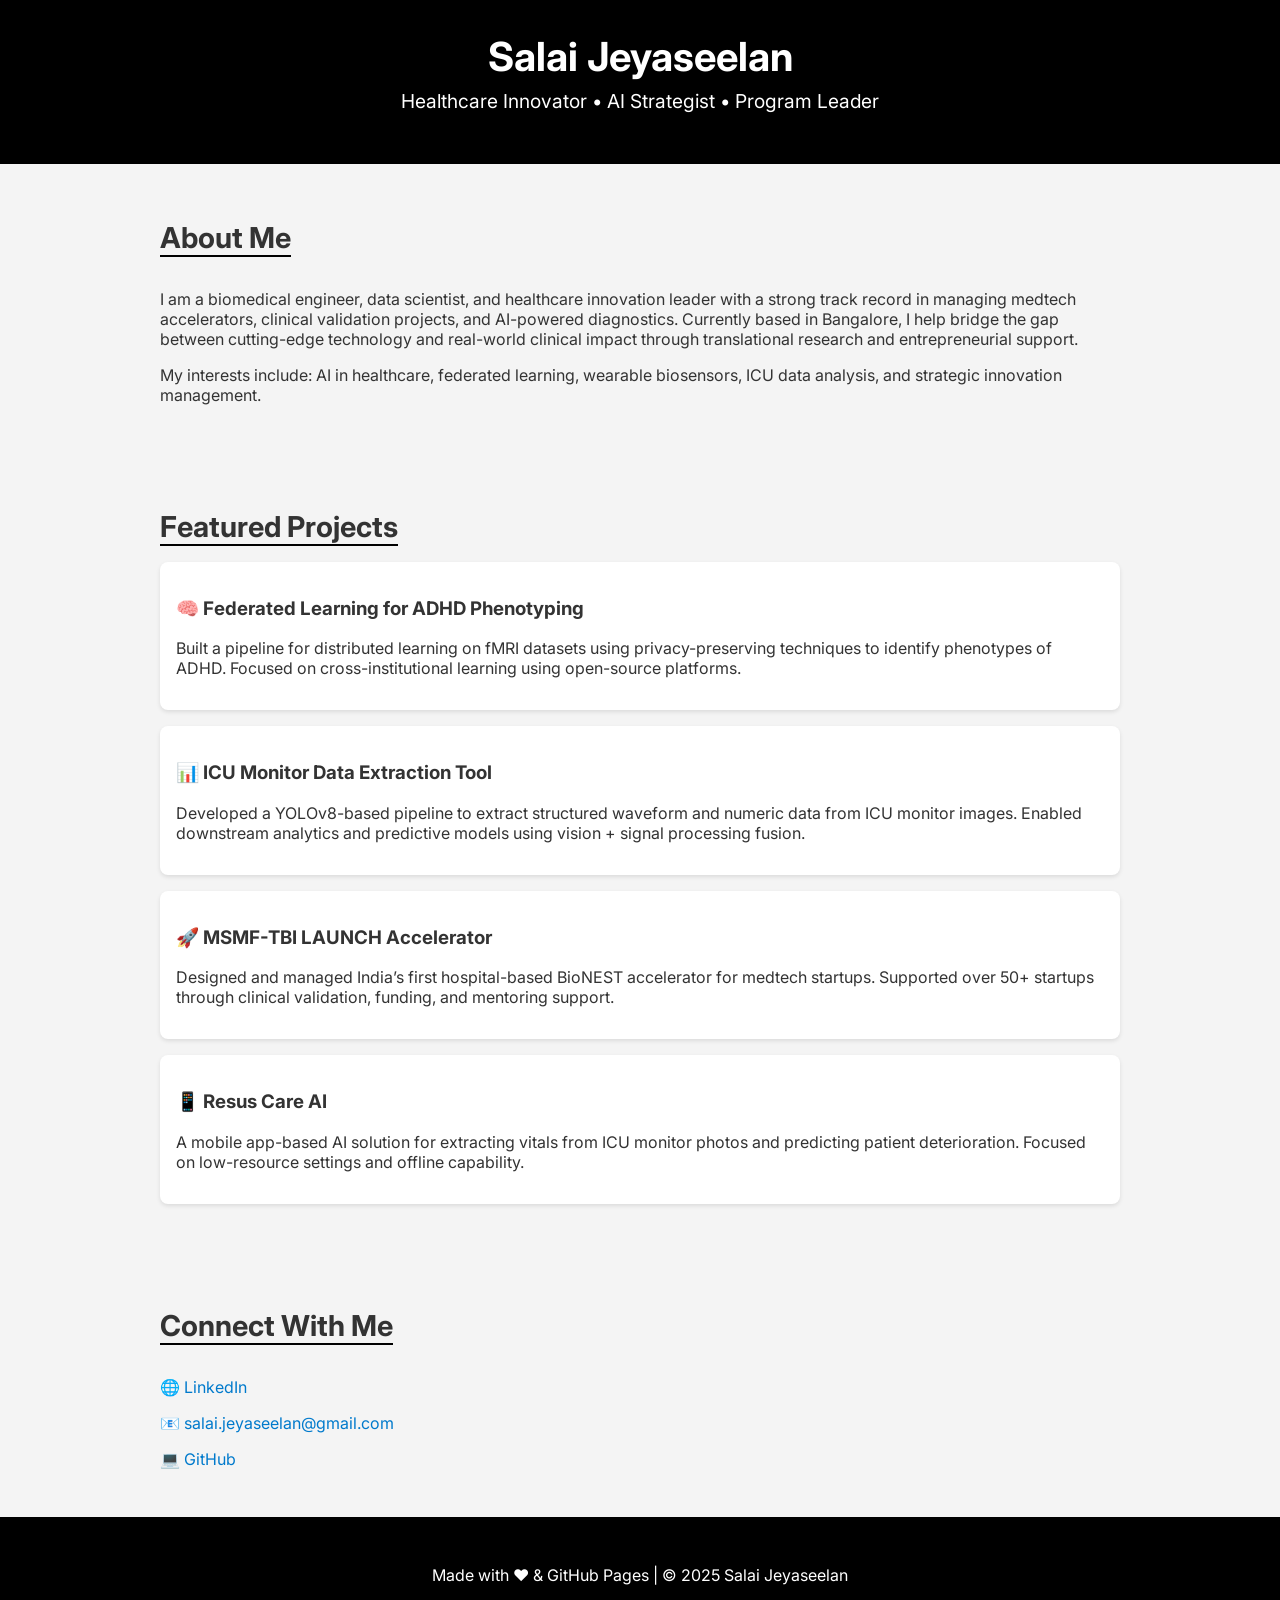
==== index.html @ 9fca2090 "Create index.html" ====
<!DOCTYPE html>
<html lang="en">
<head>
  <meta charset="UTF-8" />
  <meta name="viewport" content="width=device-width, initial-scale=1.0"/>
  <title>Salai Jeyaseelan | Healthcare Innovation Leader</title>
  <link rel="stylesheet" href="https://fonts.googleapis.com/css2?family=Inter:wght@400;700&display=swap">
  <style>
    body {
      font-family: 'Inter', sans-serif;
      margin: 0;
      background: #f4f4f4;
      color: #333;
    }
    header {
      background: #000;
      color: white;
      padding: 2rem;
      text-align: center;
    }
    header h1 {
      margin: 0;
      font-size: 2.5rem;
    }
    header p {
      font-size: 1.2rem;
      margin-top: 0.5rem;
    }
    section {
      max-width: 960px;
      margin: auto;
      padding: 2rem 1rem;
    }
    .section-title {
      font-size: 1.8rem;
      margin-bottom: 1rem;
      border-bottom: 2px solid #000;
      display: inline-block;
    }
    .project {
      background: white;
      padding: 1rem;
      margin-bottom: 1rem;
      border-radius: 8px;
      box-shadow: 0 2px 4px rgba(0,0,0,0.1);
    }
    footer {
      text-align: center;
      padding: 2rem;
      background: #000;
      color: white;
    }
    a {
      color: #007acc;
      text-decoration: none;
    }
    a:hover {
      text-decoration: underline;
    }
  </style>
</head>
<body>
  <header>
    <h1>Salai Jeyaseelan</h1>
    <p>Healthcare Innovator • AI Strategist • Program Leader</p>
  </header>

  <section>
    <h2 class="section-title">About Me</h2>
    <p>
      I am a biomedical engineer, data scientist, and healthcare innovation leader with a strong track record in managing medtech accelerators, clinical validation projects, and AI-powered diagnostics. 
      Currently based in Bangalore, I help bridge the gap between cutting-edge technology and real-world clinical impact through translational research and entrepreneurial support.
    </p>
    <p>
      My interests include: AI in healthcare, federated learning, wearable biosensors, ICU data analysis, and strategic innovation management.
    </p>
  </section>

  <section>
    <h2 class="section-title">Featured Projects</h2>
    
    <div class="project">
      <h3>🧠 Federated Learning for ADHD Phenotyping</h3>
      <p>
        Built a pipeline for distributed learning on fMRI datasets using privacy-preserving techniques to identify phenotypes of ADHD. Focused on cross-institutional learning using open-source platforms.
      </p>
    </div>

    <div class="project">
      <h3>📊 ICU Monitor Data Extraction Tool</h3>
      <p>
        Developed a YOLOv8-based pipeline to extract structured waveform and numeric data from ICU monitor images. Enabled downstream analytics and predictive models using vision + signal processing fusion.
      </p>
    </div>

    <div class="project">
      <h3>🚀 MSMF-TBI LAUNCH Accelerator</h3>
      <p>
        Designed and managed India’s first hospital-based BioNEST accelerator for medtech startups. Supported over 50+ startups through clinical validation, funding, and mentoring support.
      </p>
    </div>

    <div class="project">
      <h3>📱 Resus Care AI</h3>
      <p>
        A mobile app-based AI solution for extracting vitals from ICU monitor photos and predicting patient deterioration. Focused on low-resource settings and offline capability.
      </p>
    </div>

  </section>

  <section>
    <h2 class="section-title">Connect With Me</h2>
    <p>🌐 <a href="https://www.linkedin.com/in/salaijeyaseelan" target="_blank">LinkedIn</a></p>
    <p>📧 <a href="mailto:salai.jeyaseelan@gmail.com">salai.jeyaseelan@gmail.com</a></p>
    <p>💻 <a href="https://github.com/salaijeyaseelan" target="_blank">GitHub</a></p>
  </section>

  <footer>
    <p>Made with ❤️ & GitHub Pages | © 2025 Salai Jeyaseelan</p>
  </footer>
</body>
</html>
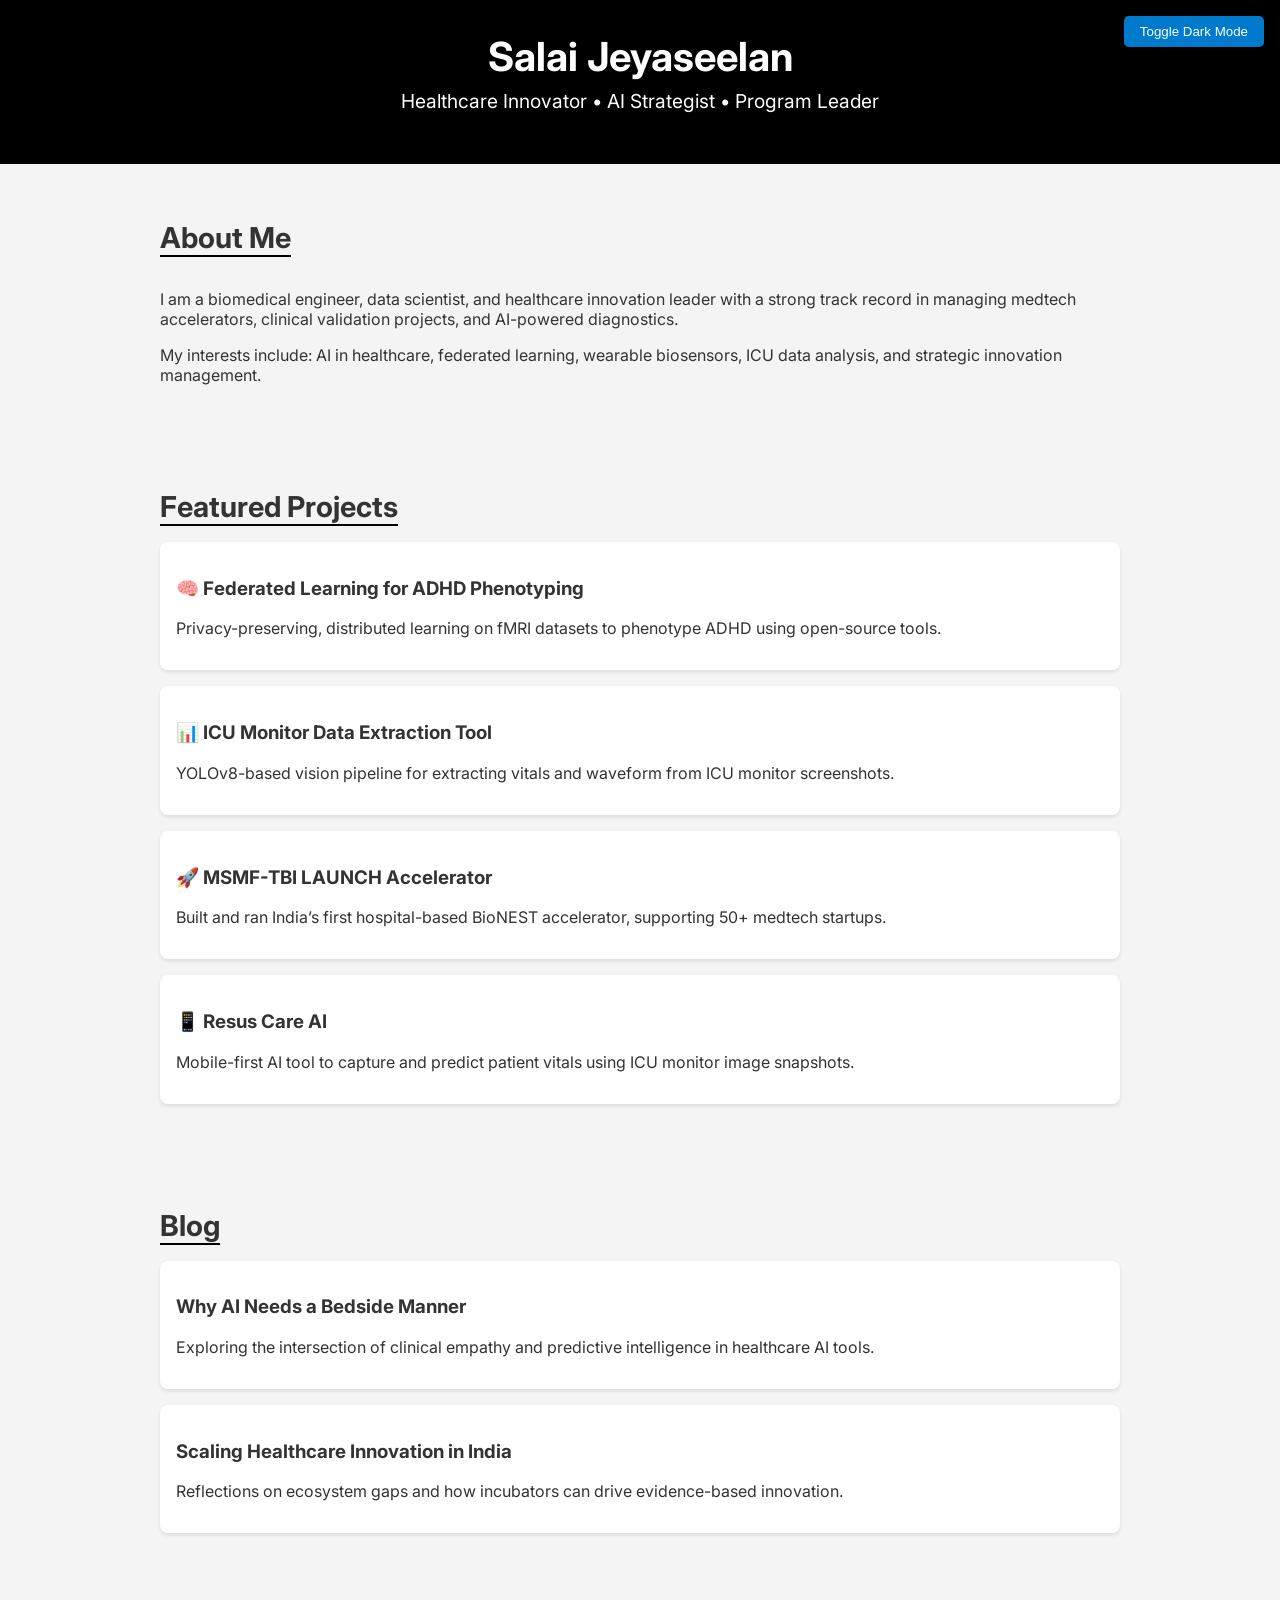
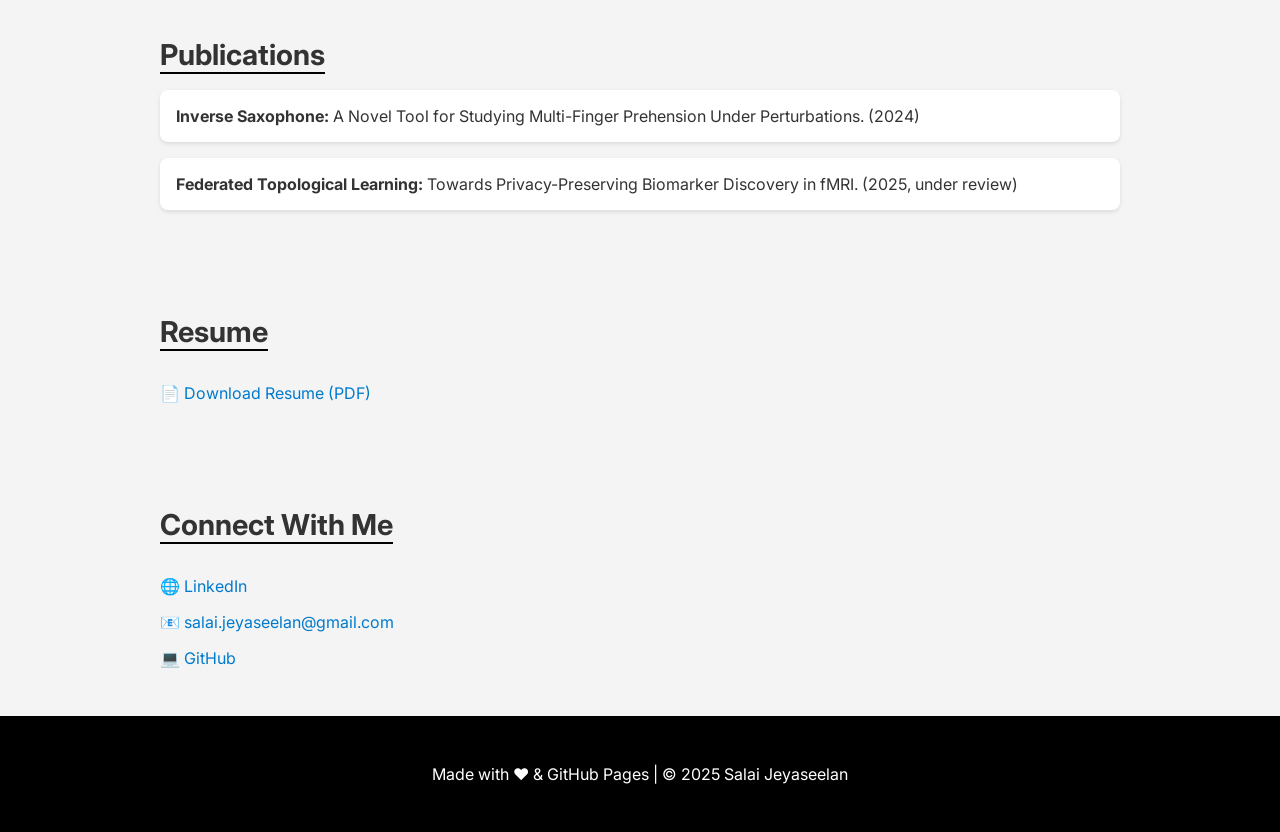
==== commit 401b2a4a: "Update index.html" ====
--- a/index.html
+++ b/index.html
@@ -5,111 +5,142 @@
   <meta name="viewport" content="width=device-width, initial-scale=1.0"/>
   <title>Salai Jeyaseelan | Healthcare Innovation Leader</title>
   <link rel="stylesheet" href="https://fonts.googleapis.com/css2?family=Inter:wght@400;700&display=swap">
+  <link rel="stylesheet" href="https://unpkg.com/aos@2.3.1/dist/aos.css" />
   <style>
+    :root {
+      --bg-light: #f4f4f4;
+      --bg-dark: #121212;
+      --text-light: #333;
+      --text-dark: #eee;
+      --primary: #007acc;
+    }
+
     body {
       font-family: 'Inter', sans-serif;
       margin: 0;
-      background: #f4f4f4;
-      color: #333;
+      background-color: var(--bg-light);
+      color: var(--text-light);
+      transition: background 0.5s, color 0.5s;
     }
+
+    body.dark-mode {
+      background-color: var(--bg-dark);
+      color: var(--text-dark);
+    }
+
     header {
       background: #000;
       color: white;
       padding: 2rem;
       text-align: center;
     }
+
     header h1 {
       margin: 0;
       font-size: 2.5rem;
     }
+
     header p {
       font-size: 1.2rem;
       margin-top: 0.5rem;
     }
+
     section {
       max-width: 960px;
       margin: auto;
       padding: 2rem 1rem;
     }
+
     .section-title {
       font-size: 1.8rem;
       margin-bottom: 1rem;
       border-bottom: 2px solid #000;
       display: inline-block;
     }
-    .project {
+
+    .project, .blog-post, .pub-entry {
       background: white;
       padding: 1rem;
       margin-bottom: 1rem;
       border-radius: 8px;
       box-shadow: 0 2px 4px rgba(0,0,0,0.1);
     }
+
+    body.dark-mode .project, body.dark-mode .blog-post, body.dark-mode .pub-entry {
+      background: #1e1e1e;
+      box-shadow: 0 2px 4px rgba(255,255,255,0.05);
+    }
+
     footer {
       text-align: center;
       padding: 2rem;
       background: #000;
       color: white;
     }
+
     a {
-      color: #007acc;
+      color: var(--primary);
       text-decoration: none;
     }
+
     a:hover {
       text-decoration: underline;
+    }
+
+    .toggle-button {
+      position: fixed;
+      top: 1rem;
+      right: 1rem;
+      padding: 0.5rem 1rem;
+      background: #007acc;
+      color: white;
+      border: none;
+      border-radius: 5px;
+      cursor: pointer;
+      z-index: 999;
     }
   </style>
 </head>
 <body>
+  <button class="toggle-button" onclick="toggleDarkMode()">Toggle Dark Mode</button>
+
   <header>
     <h1>Salai Jeyaseelan</h1>
     <p>Healthcare Innovator • AI Strategist • Program Leader</p>
   </header>
 
-  <section>
+  <section data-aos="fade-up">
     <h2 class="section-title">About Me</h2>
-    <p>
-      I am a biomedical engineer, data scientist, and healthcare innovation leader with a strong track record in managing medtech accelerators, clinical validation projects, and AI-powered diagnostics. 
-      Currently based in Bangalore, I help bridge the gap between cutting-edge technology and real-world clinical impact through translational research and entrepreneurial support.
-    </p>
-    <p>
-      My interests include: AI in healthcare, federated learning, wearable biosensors, ICU data analysis, and strategic innovation management.
-    </p>
+    <p>I am a biomedical engineer, data scientist, and healthcare innovation leader with a strong track record in managing medtech accelerators, clinical validation projects, and AI-powered diagnostics.</p>
+    <p>My interests include: AI in healthcare, federated learning, wearable biosensors, ICU data analysis, and strategic innovation management.</p>
   </section>
 
-  <section>
+  <section data-aos="fade-up">
     <h2 class="section-title">Featured Projects</h2>
-    
-    <div class="project">
-      <h3>🧠 Federated Learning for ADHD Phenotyping</h3>
-      <p>
-        Built a pipeline for distributed learning on fMRI datasets using privacy-preserving techniques to identify phenotypes of ADHD. Focused on cross-institutional learning using open-source platforms.
-      </p>
-    </div>
-
-    <div class="project">
-      <h3>📊 ICU Monitor Data Extraction Tool</h3>
-      <p>
-        Developed a YOLOv8-based pipeline to extract structured waveform and numeric data from ICU monitor images. Enabled downstream analytics and predictive models using vision + signal processing fusion.
-      </p>
-    </div>
-
-    <div class="project">
-      <h3>🚀 MSMF-TBI LAUNCH Accelerator</h3>
-      <p>
-        Designed and managed India’s first hospital-based BioNEST accelerator for medtech startups. Supported over 50+ startups through clinical validation, funding, and mentoring support.
-      </p>
-    </div>
-
-    <div class="project">
-      <h3>📱 Resus Care AI</h3>
-      <p>
-        A mobile app-based AI solution for extracting vitals from ICU monitor photos and predicting patient deterioration. Focused on low-resource settings and offline capability.
-      </p>
-    </div>
-
+    <div class="project"><h3>🧠 Federated Learning for ADHD Phenotyping</h3><p>Privacy-preserving, distributed learning on fMRI datasets to phenotype ADHD using open-source tools.</p></div>
+    <div class="project"><h3>📊 ICU Monitor Data Extraction Tool</h3><p>YOLOv8-based vision pipeline for extracting vitals and waveform from ICU monitor screenshots.</p></div>
+    <div class="project"><h3>🚀 MSMF-TBI LAUNCH Accelerator</h3><p>Built and ran India’s first hospital-based BioNEST accelerator, supporting 50+ medtech startups.</p></div>
+    <div class="project"><h3>📱 Resus Care AI</h3><p>Mobile-first AI tool to capture and predict patient vitals using ICU monitor image snapshots.</p></div>
   </section>
 
-  <section>
+  <section data-aos="fade-up">
+    <h2 class="section-title">Blog</h2>
+    <div class="blog-post"><h3>Why AI Needs a Bedside Manner</h3><p>Exploring the intersection of clinical empathy and predictive intelligence in healthcare AI tools.</p></div>
+    <div class="blog-post"><h3>Scaling Healthcare Innovation in India</h3><p>Reflections on ecosystem gaps and how incubators can drive evidence-based innovation.</p></div>
+  </section>
+
+  <section data-aos="fade-up">
+    <h2 class="section-title">Publications</h2>
+    <div class="pub-entry"><strong>Inverse Saxophone:</strong> A Novel Tool for Studying Multi-Finger Prehension Under Perturbations. (2024)</div>
+    <div class="pub-entry"><strong>Federated Topological Learning:</strong> Towards Privacy-Preserving Biomarker Discovery in fMRI. (2025, under review)</div>
+  </section>
+
+  <section data-aos="fade-up">
+    <h2 class="section-title">Resume</h2>
+    <p>📄 <a href="Salai_Jeyaseelan_Resume.pdf" target="_blank">Download Resume (PDF)</a></p>
+  </section>
+
+  <section data-aos="fade-up">
     <h2 class="section-title">Connect With Me</h2>
     <p>🌐 <a href="https://www.linkedin.com/in/salaijeyaseelan" target="_blank">LinkedIn</a></p>
     <p>📧 <a href="mailto:salai.jeyaseelan@gmail.com">salai.jeyaseelan@gmail.com</a></p>
@@ -119,5 +150,14 @@
   <footer>
     <p>Made with ❤️ & GitHub Pages | © 2025 Salai Jeyaseelan</p>
   </footer>
+
+  <script src="https://unpkg.com/aos@2.3.1/dist/aos.js"></script>
+  <script>
+    AOS.init();
+
+    function toggleDarkMode() {
+      document.body.classList.toggle("dark-mode");
+    }
+  </script>
 </body>
 </html>
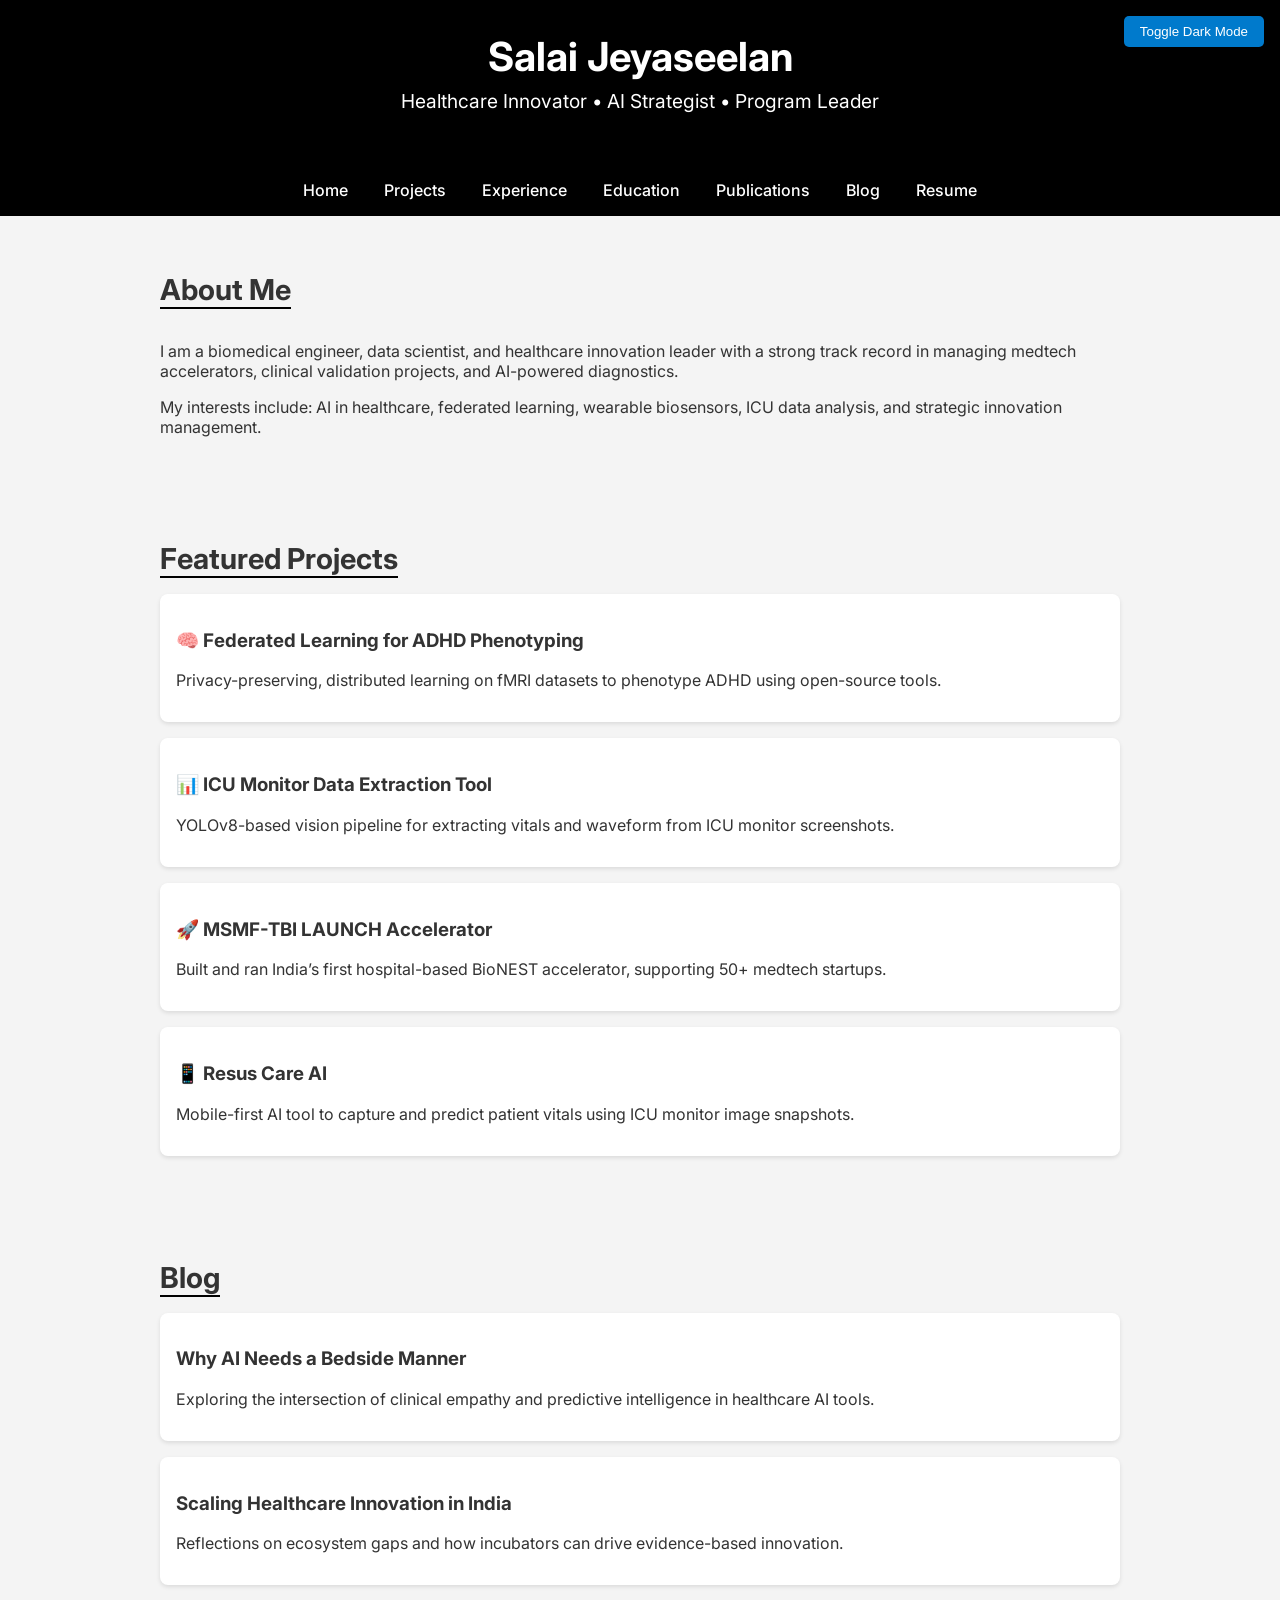
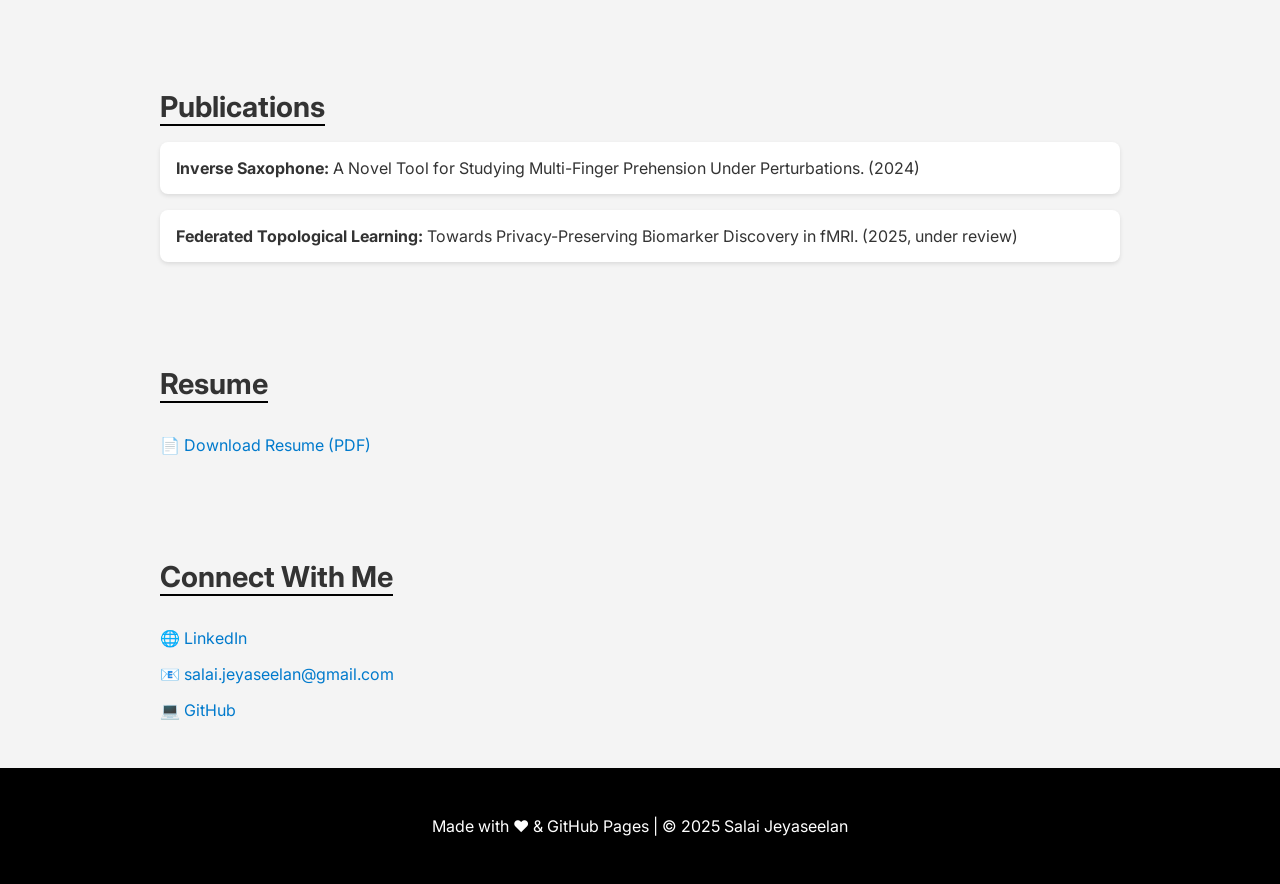
==== commit 6fd9a05e: "Update index.html" ====
--- a/index.html
+++ b/index.html
@@ -6,108 +6,25 @@
   <title>Salai Jeyaseelan | Healthcare Innovation Leader</title>
   <link rel="stylesheet" href="https://fonts.googleapis.com/css2?family=Inter:wght@400;700&display=swap">
   <link rel="stylesheet" href="https://unpkg.com/aos@2.3.1/dist/aos.css" />
-  <style>
-    :root {
-      --bg-light: #f4f4f4;
-      --bg-dark: #121212;
-      --text-light: #333;
-      --text-dark: #eee;
-      --primary: #007acc;
-    }
-
-    body {
-      font-family: 'Inter', sans-serif;
-      margin: 0;
-      background-color: var(--bg-light);
-      color: var(--text-light);
-      transition: background 0.5s, color 0.5s;
-    }
-
-    body.dark-mode {
-      background-color: var(--bg-dark);
-      color: var(--text-dark);
-    }
-
-    header {
-      background: #000;
-      color: white;
-      padding: 2rem;
-      text-align: center;
-    }
-
-    header h1 {
-      margin: 0;
-      font-size: 2.5rem;
-    }
-
-    header p {
-      font-size: 1.2rem;
-      margin-top: 0.5rem;
-    }
-
-    section {
-      max-width: 960px;
-      margin: auto;
-      padding: 2rem 1rem;
-    }
-
-    .section-title {
-      font-size: 1.8rem;
-      margin-bottom: 1rem;
-      border-bottom: 2px solid #000;
-      display: inline-block;
-    }
-
-    .project, .blog-post, .pub-entry {
-      background: white;
-      padding: 1rem;
-      margin-bottom: 1rem;
-      border-radius: 8px;
-      box-shadow: 0 2px 4px rgba(0,0,0,0.1);
-    }
-
-    body.dark-mode .project, body.dark-mode .blog-post, body.dark-mode .pub-entry {
-      background: #1e1e1e;
-      box-shadow: 0 2px 4px rgba(255,255,255,0.05);
-    }
-
-    footer {
-      text-align: center;
-      padding: 2rem;
-      background: #000;
-      color: white;
-    }
-
-    a {
-      color: var(--primary);
-      text-decoration: none;
-    }
-
-    a:hover {
-      text-decoration: underline;
-    }
-
-    .toggle-button {
-      position: fixed;
-      top: 1rem;
-      right: 1rem;
-      padding: 0.5rem 1rem;
-      background: #007acc;
-      color: white;
-      border: none;
-      border-radius: 5px;
-      cursor: pointer;
-      z-index: 999;
-    }
-  </style>
+  <link rel="stylesheet" href="assets/css/styles.css">
 </head>
 <body>
-  <button class="toggle-button" onclick="toggleDarkMode()">Toggle Dark Mode</button>
+  <button class="toggle-button">Toggle Dark Mode</button>
 
   <header>
     <h1>Salai Jeyaseelan</h1>
     <p>Healthcare Innovator • AI Strategist • Program Leader</p>
   </header>
+
+  <nav style="text-align:center; padding:1rem; background:#000;">
+    <a href="index.html" style="margin:0 1rem; color:white;">Home</a>
+    <a href="projects.html" style="margin:0 1rem; color:white;">Projects</a>
+    <a href="experience.html" style="margin:0 1rem; color:white;">Experience</a>
+    <a href="education.html" style="margin:0 1rem; color:white;">Education</a>
+    <a href="publications.html" style="margin:0 1rem; color:white;">Publications</a>
+    <a href="blog.html" style="margin:0 1rem; color:white;">Blog</a>
+    <a href="resume.html" style="margin:0 1rem; color:white;">Resume</a>
+  </nav>
 
   <section data-aos="fade-up">
     <h2 class="section-title">About Me</h2>
@@ -152,12 +69,6 @@
   </footer>
 
   <script src="https://unpkg.com/aos@2.3.1/dist/aos.js"></script>
-  <script>
-    AOS.init();
-
-    function toggleDarkMode() {
-      document.body.classList.toggle("dark-mode");
-    }
-  </script>
+  <script src="assets/js/script.js"></script>
 </body>
 </html>
--- a/assets/css/styles.css
+++ b/assets/css/styles.css
@@ -0,0 +1,104 @@
+:root {
+  --bg-light: #f4f4f4;
+  --bg-dark: #121212;
+  --text-light: #333;
+  --text-dark: #eee;
+  --primary: #007acc;
+}
+
+body {
+  font-family: 'Inter', sans-serif;
+  margin: 0;
+  background-color: var(--bg-light);
+  color: var(--text-light);
+  transition: background 0.5s, color 0.5s;
+}
+
+body.dark-mode {
+  background-color: var(--bg-dark);
+  color: var(--text-dark);
+}
+
+header {
+  background: #000;
+  color: white;
+  padding: 2rem;
+  text-align: center;
+}
+
+header h1 {
+  margin: 0;
+  font-size: 2.5rem;
+}
+
+header p {
+  font-size: 1.2rem;
+  margin-top: 0.5rem;
+}
+
+nav a {
+  text-decoration: none;
+  font-weight: 500;
+  font-size: 1rem;
+}
+
+section {
+  max-width: 960px;
+  margin: auto;
+  padding: 2rem 1rem;
+}
+
+.section-title {
+  font-size: 1.8rem;
+  margin-bottom: 1rem;
+  border-bottom: 2px solid #000;
+  display: inline-block;
+}
+
+.project, .blog-post, .pub-entry {
+  background: white;
+  padding: 1rem;
+  margin-bottom: 1rem;
+  border-radius: 8px;
+  box-shadow: 0 2px 4px rgba(0,0,0,0.1);
+}
+
+body.dark-mode .project,
+body.dark-mode .blog-post,
+body.dark-mode .pub-entry {
+  background: #1e1e1e;
+  box-shadow: 0 2px 4px rgba(255,255,255,0.05);
+}
+
+ul {
+  padding-left: 1.5rem;
+}
+
+footer {
+  text-align: center;
+  padding: 2rem;
+  background: #000;
+  color: white;
+}
+
+a {
+  color: var(--primary);
+  text-decoration: none;
+}
+
+a:hover {
+  text-decoration: underline;
+}
+
+.toggle-button {
+  position: fixed;
+  top: 1rem;
+  right: 1rem;
+  padding: 0.5rem 1rem;
+  background: #007acc;
+  color: white;
+  border: none;
+  border-radius: 5px;
+  cursor: pointer;
+  z-index: 999;
+}
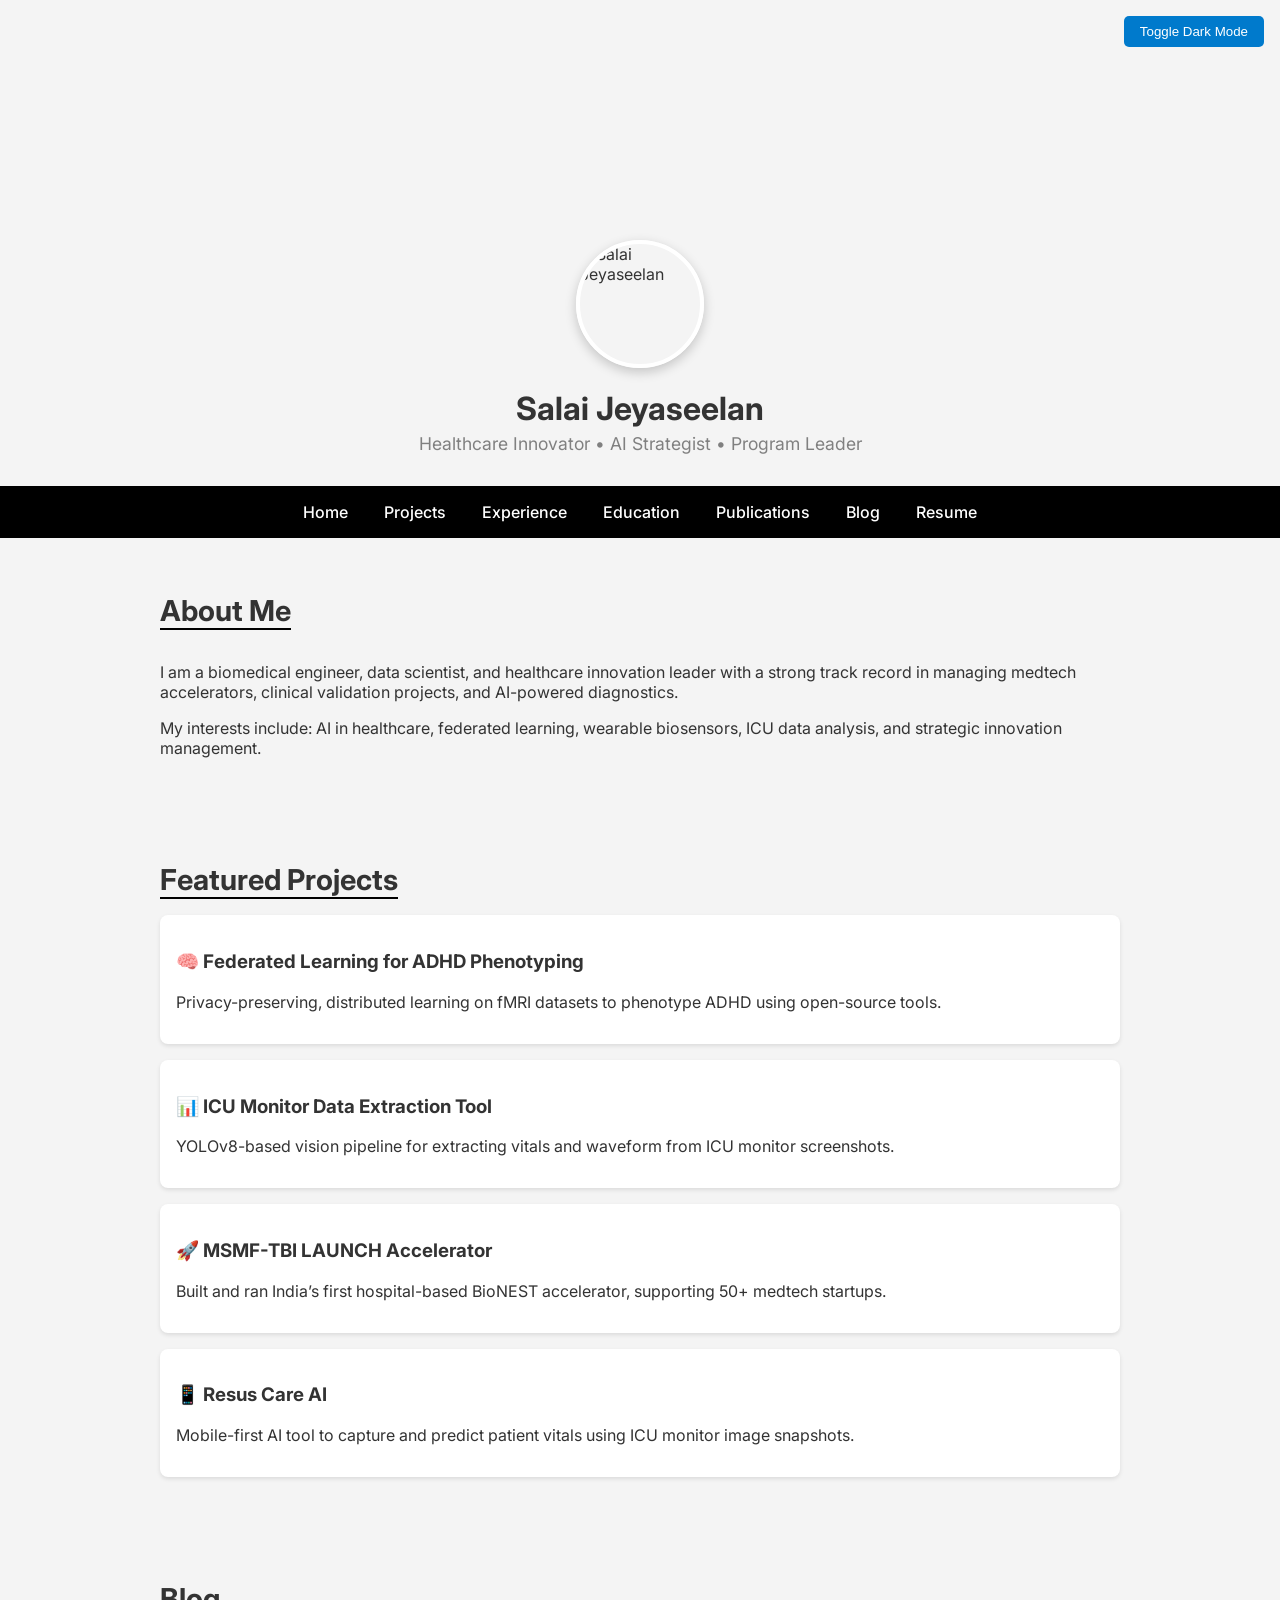
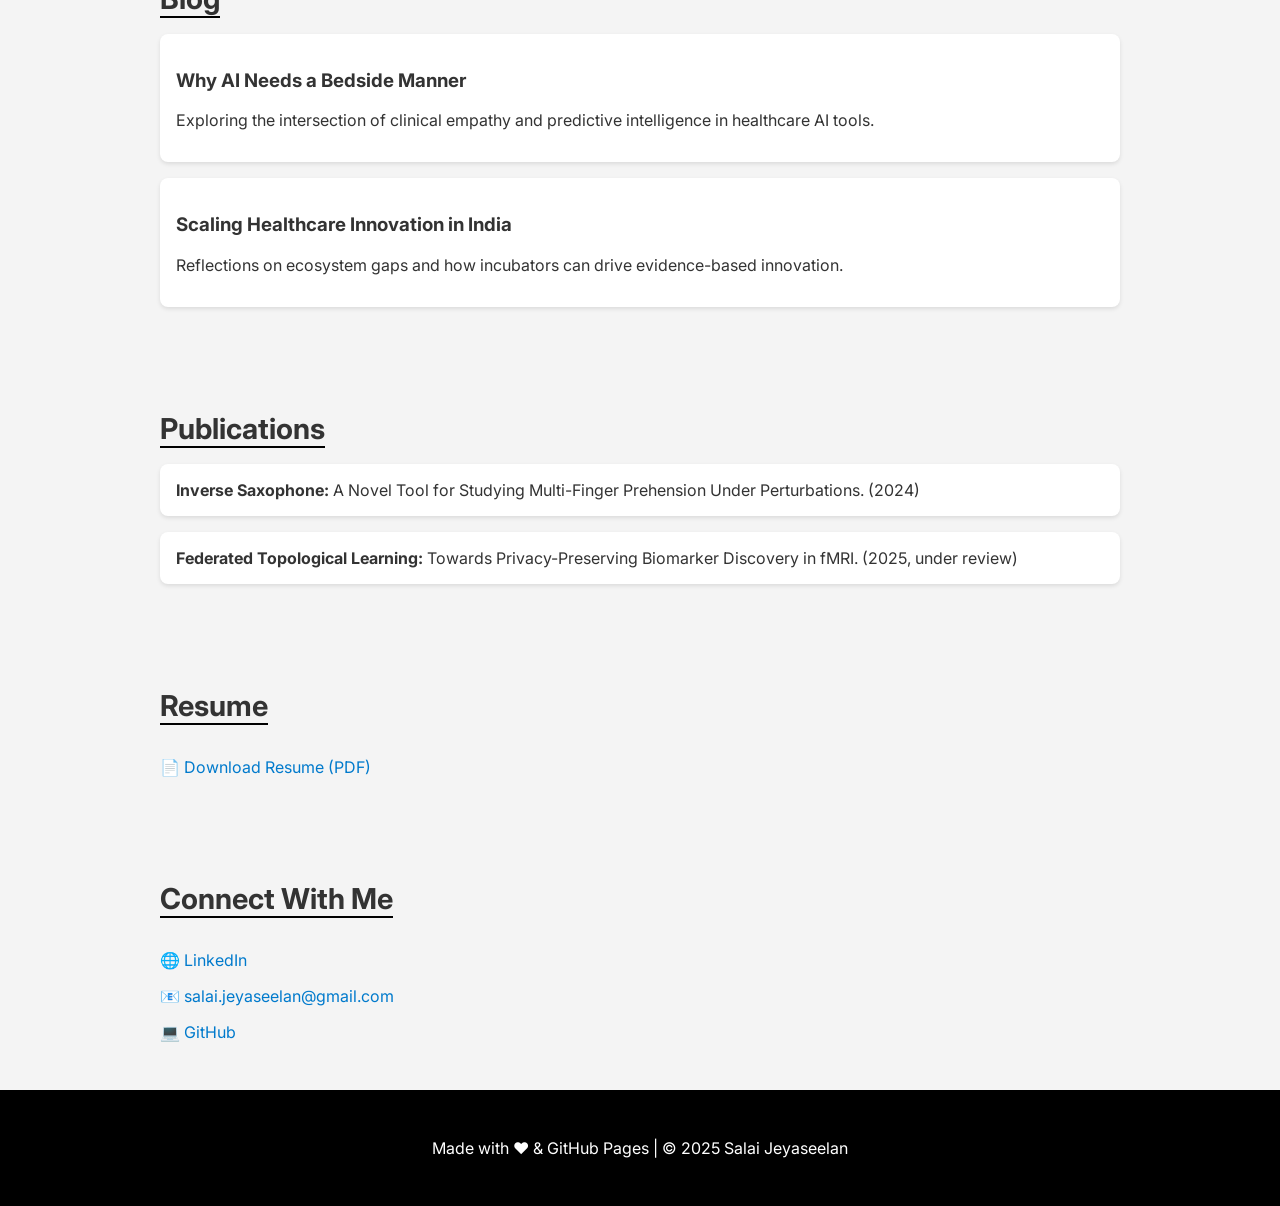
==== commit b3bbded1: "Update index.html" ====
--- a/index.html
+++ b/index.html
@@ -7,14 +7,59 @@
   <link rel="stylesheet" href="https://fonts.googleapis.com/css2?family=Inter:wght@400;700&display=swap">
   <link rel="stylesheet" href="https://unpkg.com/aos@2.3.1/dist/aos.css" />
   <link rel="stylesheet" href="assets/css/styles.css">
+  <style>
+    .header-banner {
+      width: 100%;
+      height: 300px;
+      background: url('assets/images/header-banner.jpg') center center/cover no-repeat;
+    }
+
+    .profile-container {
+      display: flex;
+      flex-direction: column;
+      align-items: center;
+      margin-top: -60px;
+      margin-bottom: 2rem;
+    }
+
+    .profile-pic {
+      width: 120px;
+      height: 120px;
+      border-radius: 50%;
+      border: 4px solid white;
+      object-fit: cover;
+      box-shadow: 0 4px 12px rgba(0,0,0,0.2);
+    }
+
+    .intro-text {
+      text-align: center;
+      margin-top: 1rem;
+    }
+
+    .intro-text h1 {
+      font-size: 2rem;
+      margin: 0.3rem 0;
+    }
+
+    .intro-text p {
+      margin: 0;
+      font-size: 1.1rem;
+      color: gray;
+    }
+  </style>
 </head>
 <body>
   <button class="toggle-button">Toggle Dark Mode</button>
 
-  <header>
-    <h1>Salai Jeyaseelan</h1>
-    <p>Healthcare Innovator • AI Strategist • Program Leader</p>
-  </header>
+  <div class="header-banner"></div>
+
+  <div class="profile-container" data-aos="fade-up">
+    <img src="assets/images/salai-profile.jpg" alt="Salai Jeyaseelan" class="profile-pic">
+    <div class="intro-text">
+      <h1>Salai Jeyaseelan</h1>
+      <p>Healthcare Innovator • AI Strategist • Program Leader</p>
+    </div>
+  </div>
 
   <nav style="text-align:center; padding:1rem; background:#000;">
     <a href="index.html" style="margin:0 1rem; color:white;">Home</a>
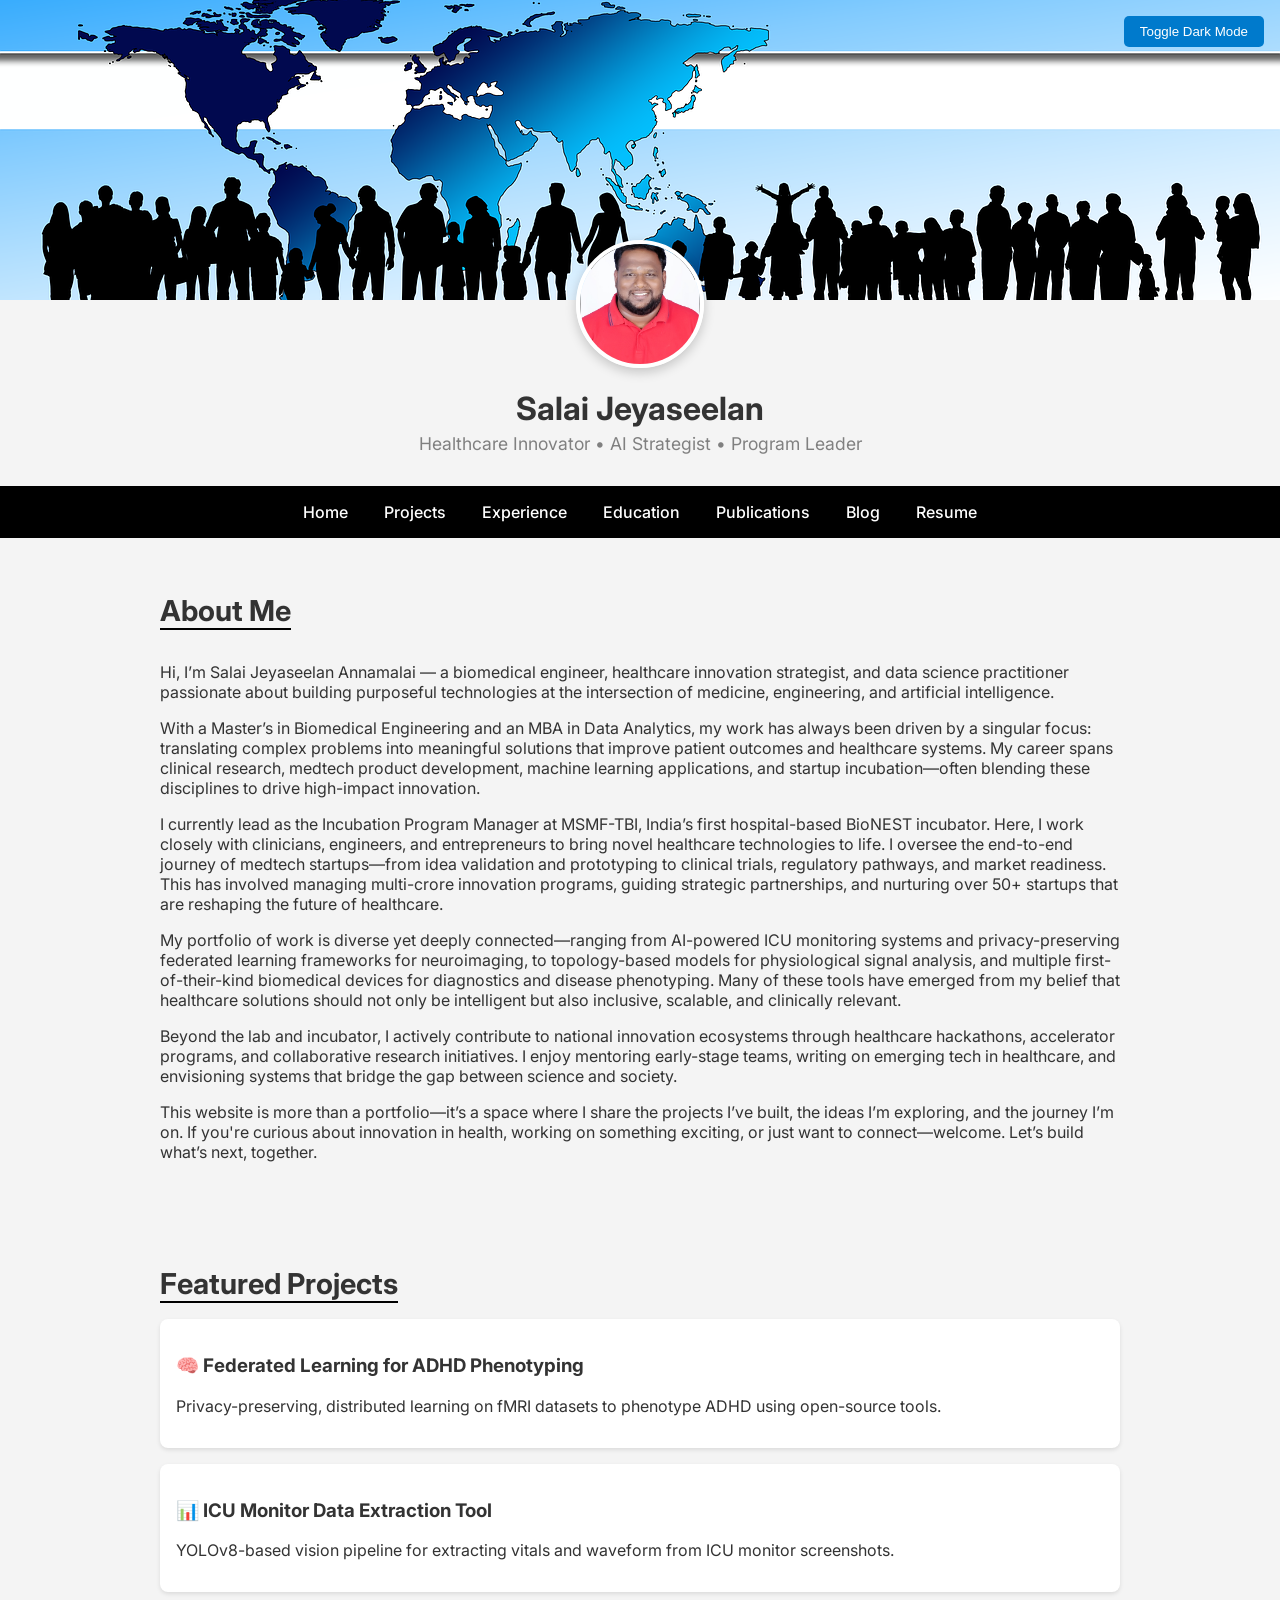
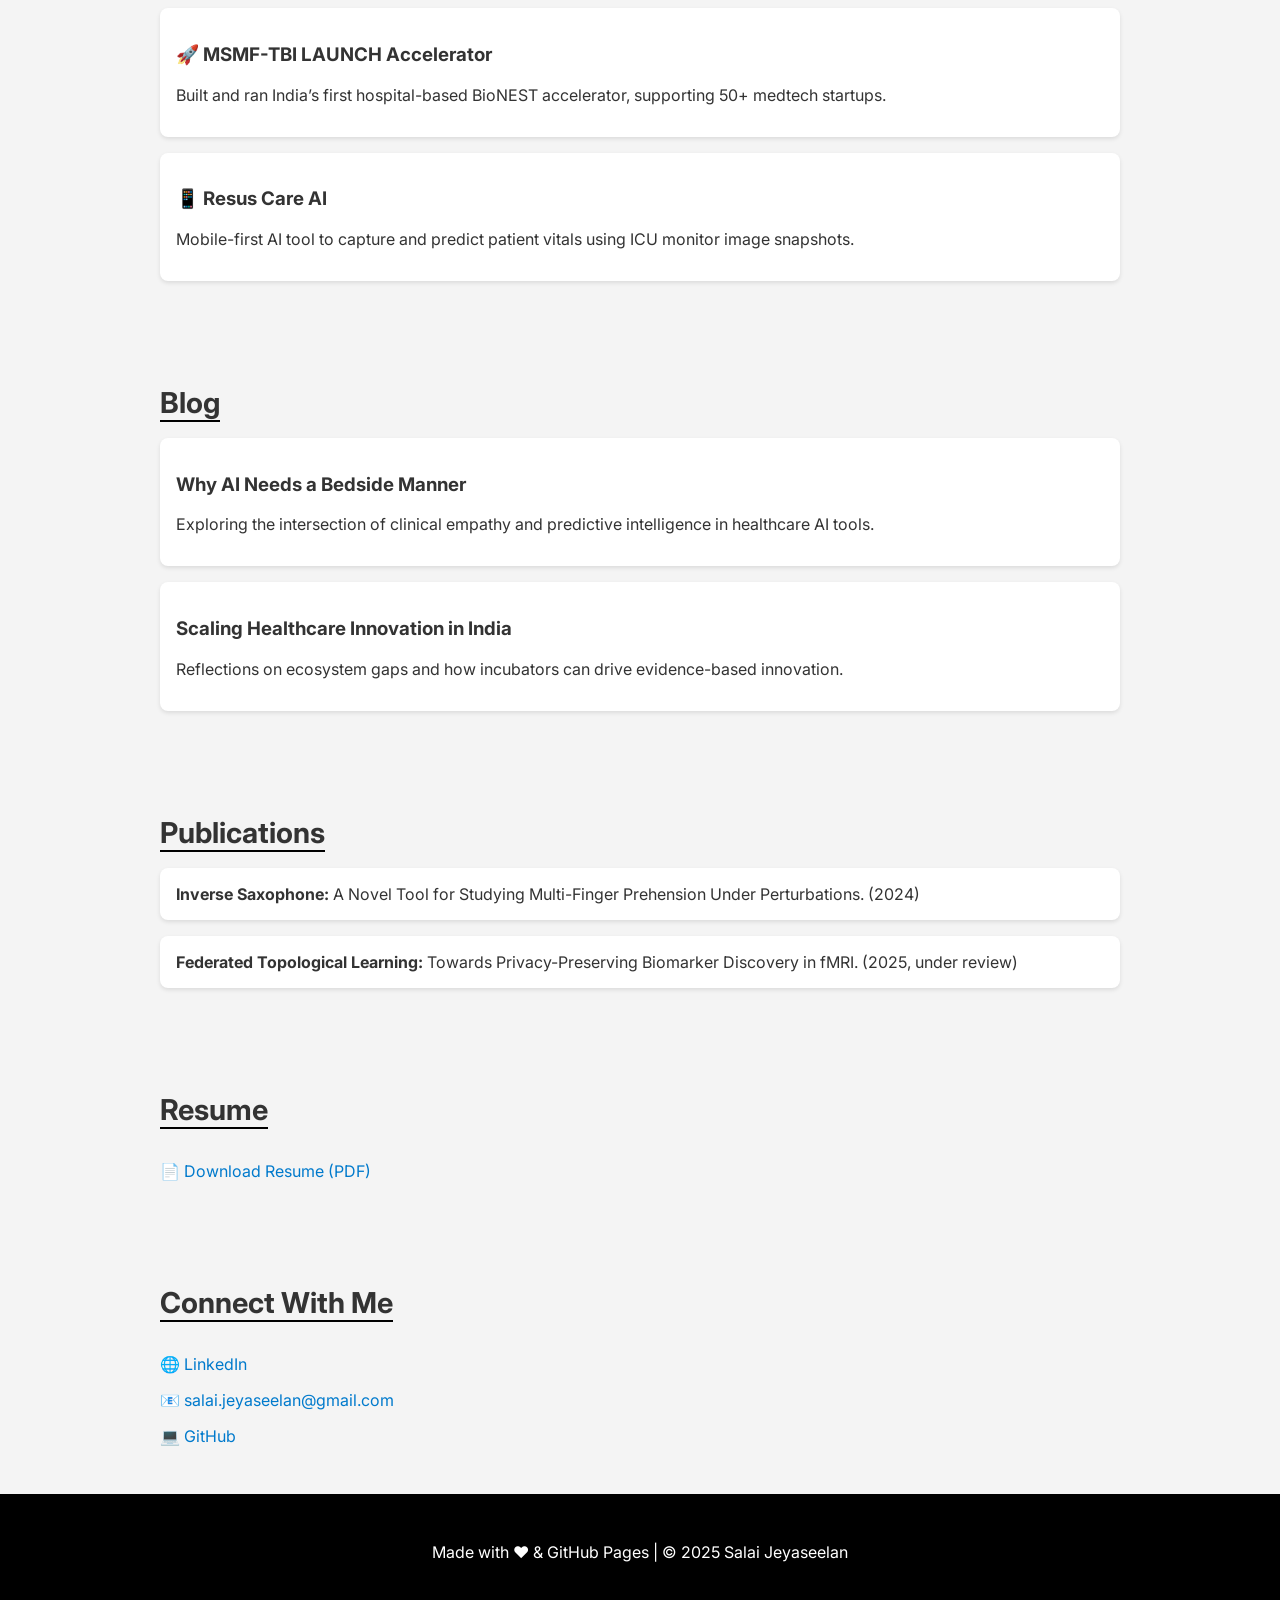
==== commit 9da38c8e: "Update index.html" ====
--- a/index.html
+++ b/index.html
@@ -11,7 +11,7 @@
     .header-banner {
       width: 100%;
       height: 300px;
-      background: url('assets/images/header-banner.jpg') center center/cover no-repeat;
+      background: url('assets/images/header-banner.png') center center/cover no-repeat;
     }
 
     .profile-container {
@@ -54,7 +54,7 @@
   <div class="header-banner"></div>
 
   <div class="profile-container" data-aos="fade-up">
-    <img src="assets/images/salai-profile.jpg" alt="Salai Jeyaseelan" class="profile-pic">
+    <img src="assets/images/Jeyaseelan_Photo.jpg" alt="Salai Jeyaseelan" class="profile-pic">
     <div class="intro-text">
       <h1>Salai Jeyaseelan</h1>
       <p>Healthcare Innovator • AI Strategist • Program Leader</p>
@@ -73,8 +73,12 @@
 
   <section data-aos="fade-up">
     <h2 class="section-title">About Me</h2>
-    <p>I am a biomedical engineer, data scientist, and healthcare innovation leader with a strong track record in managing medtech accelerators, clinical validation projects, and AI-powered diagnostics.</p>
-    <p>My interests include: AI in healthcare, federated learning, wearable biosensors, ICU data analysis, and strategic innovation management.</p>
+    <p>Hi, I’m Salai Jeyaseelan Annamalai — a biomedical engineer, healthcare innovation strategist, and data science practitioner passionate about building purposeful technologies at the intersection of medicine, engineering, and artificial intelligence.</p>
+    <p>With a Master’s in Biomedical Engineering and an MBA in Data Analytics, my work has always been driven by a singular focus: translating complex problems into meaningful solutions that improve patient outcomes and healthcare systems. My career spans clinical research, medtech product development, machine learning applications, and startup incubation—often blending these disciplines to drive high-impact innovation.</p>
+    <p>I currently lead as the Incubation Program Manager at MSMF-TBI, India’s first hospital-based BioNEST incubator. Here, I work closely with clinicians, engineers, and entrepreneurs to bring novel healthcare technologies to life. I oversee the end-to-end journey of medtech startups—from idea validation and prototyping to clinical trials, regulatory pathways, and market readiness. This has involved managing multi-crore innovation programs, guiding strategic partnerships, and nurturing over 50+ startups that are reshaping the future of healthcare.</p>
+    <p>My portfolio of work is diverse yet deeply connected—ranging from AI-powered ICU monitoring systems and privacy-preserving federated learning frameworks for neuroimaging, to topology-based models for physiological signal analysis, and multiple first-of-their-kind biomedical devices for diagnostics and disease phenotyping. Many of these tools have emerged from my belief that healthcare solutions should not only be intelligent but also inclusive, scalable, and clinically relevant.</p>
+    <p>Beyond the lab and incubator, I actively contribute to national innovation ecosystems through healthcare hackathons, accelerator programs, and collaborative research initiatives. I enjoy mentoring early-stage teams, writing on emerging tech in healthcare, and envisioning systems that bridge the gap between science and society.</p>
+    <p>This website is more than a portfolio—it’s a space where I share the projects I’ve built, the ideas I’m exploring, and the journey I’m on. If you're curious about innovation in health, working on something exciting, or just want to connect—welcome. Let’s build what’s next, together.</p>
   </section>
 
   <section data-aos="fade-up">
